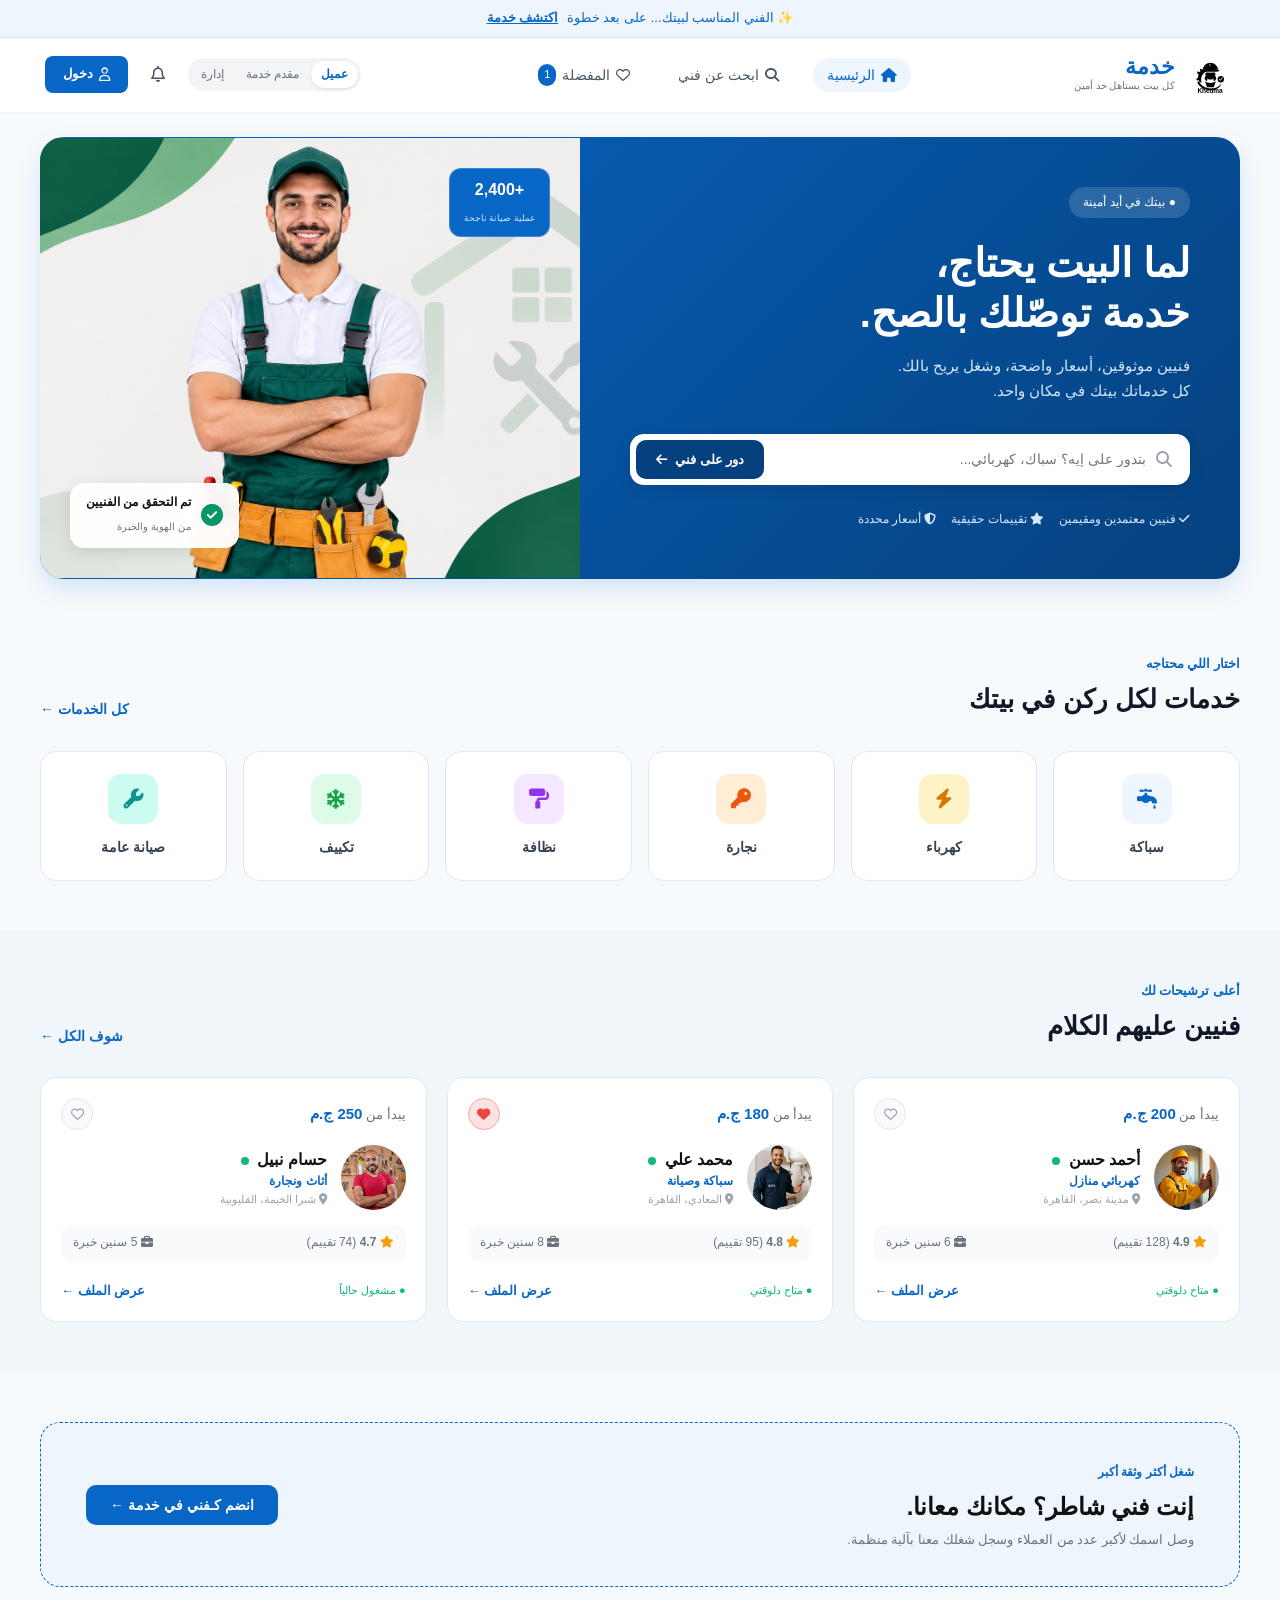
==== frontend/customer/index.html @ f74c96d8 "Add customer frontend pages and update homepage" ====
<!DOCTYPE html>
<html lang="ar" dir="rtl">
<head>
    <meta charset="UTF-8">
    <meta name="viewport" content="width=device-width, initial-scale=1.0">
    <title>خدمة | كل بيت يستاهل حد أمين</title>
    <link rel="stylesheet" href="https://cdnjs.cloudflare.com/ajax/libs/font-awesome/6.5.0/css/all.min.css">
    <link rel="stylesheet" href="css/style.css">
</head>
<body>
    <div class="top-bar">
        <p>✨ الفني المناسب لبيتك... على بعد خطوة <a href="search.html">اكتشف خدمة</a></p>
    </div>

    <header>
        <nav class="navbar">
            <div class="nav-right">
                <a href="index.html" class="logo">
                    <span class="logo-icon"><img src="assests/icons/logo.svg" alt="logo"></span>
                    <div class="logo-text">
                        <span class="brand-name">خدمة</span>
                        <span class="brand-tagline">كل بيت يستاهل حد أمين</span>
                    </div>
                </a>
            </div>

            <ul class="nav-links">
                <li><a href="index.html" class="active"><i class="fa-solid fa-house"></i> الرئيسية</a></li>
                <li><a href="search.html"><i class="fa-solid fa-magnifying-glass"></i> ابحث عن فني</a></li>
                <li><a href="#"><i class="fa-regular fa-heart"></i> المفضلة <span class="badge">1</span></a></li>
            </ul>

            <div class="nav-left">
                <div class="user-role-toggle">
                    <span class="role-btn active">عميل</span>
                    <span class="role-btn">مقدم خدمة</span>
                    <span class="role-btn">إدارة</span>
                </div>
                <a href="#" class="icon-btn"><i class="fa-regular fa-bell"></i></a>
                <a href="../pages/login.html" class="login-button"><i class="fa-regular fa-user"></i> دخول</a>
            </div>
        </nav>
    </header>

    <main>
        <section class="hero" id="home">
            <div class="hero-container">
                <div class="hero-image">
                    <div class="verified-badge">
                        <div class="verified-icon"><i class="fa-solid fa-circle-check"></i></div>
                        <div class="verified-text">
                            <strong>تم التحقق من الفنيين</strong>
                            <small>من الهوية والخبرة</small>
                        </div>
                    </div>
                    <div class="stat-badge">
                        <strong>+2,400</strong>
                        <small>عملية صيانة ناجحة</small>
                    </div>
                    <img src="assests/images/hero.png" alt="فني خدمة">
                </div>

                <div class="hero-content">
                    <span class="hero-badge">● بيتك في أيد أمينة</span>
                    <h1>لما البيت يحتاج،<br>خدمة توصّلك بالصح.</h1>
                    <p>فنيين موثوقين، أسعار واضحة، وشغل يريح بالك.<br>كل خدماتك بيتك في مكان واحد.</p>
                    
                    <div class="hero-search">
                        <div class="search-input-group">
                            <i class="fa-solid fa-magnifying-glass"></i>
                            <input type="text" placeholder="بتدور على إيه؟ سباك، كهربائي...">
                        </div>
                        <button type="button" onclick="window.location.href='search.html'" class="hero-search-btn">
                            دور على فني <i class="fa-solid fa-arrow-left"></i>
                        </button>
                    </div>

                    <div class="hero-features">
                        <span><i class="fa-solid fa-check"></i> فنيين معتمدين ومقيمين</span>
                        <span><i class="fa-solid fa-star"></i> تقييمات حقيقية</span>
                        <span><i class="fa-solid fa-shield-halved"></i> أسعار محددة</span>
                    </div>
                </div>
            </div>
        </section>

        <section class="categories" id="categories">
            <div class="section-container">
                <div class="section-header-flex">
                    <div class="section-title">
                        <span class="sub-title">اختار اللي محتاجه</span>
                        <h2>خدمات لكل ركن في بيتك</h2>
                    </div>
                    <a href="search.html" class="view-all-link">كل الخدمات ←</a>
                </div>

                <div class="categories-grid">
                    <a href="search.html?job=سباك" class="category-card">
                        <div class="icon-box blue-bg"><i class="fa-solid fa-faucet-drip"></i></div>
                        <h3>سباكة</h3>
                    </a>
                    <a href="search.html?job=كهربائي" class="category-card">
                        <div class="icon-box yellow-bg"><i class="fa-solid fa-bolt"></i></div>
                        <h3>كهرباء</h3>
                    </a>
                    <a href="search.html?job=نجار" class="category-card">
                        <div class="icon-box orange-bg"><i class="fa-solid fa-key"></i></div>
                        <h3>نجارة</h3>
                    </a>
                    <a href="search.html?job=نقاش" class="category-card">
                        <div class="icon-box purple-bg"><i class="fa-solid fa-paint-roller"></i></div>
                        <h3>نظافة</h3>
                    </a>
                    <a href="search.html?job=تكييف" class="category-card">
                        <div class="icon-box green-bg"><i class="fa-solid fa-snowflake"></i></div>
                        <h3>تكييف</h3>
                    </a>
                    <a href="search.html" class="category-card">
                        <div class="icon-box teal-bg"><i class="fa-solid fa-wrench"></i></div>
                        <h3>صيانة عامة</h3>
                    </a>
                </div>
            </div>
        </section>

        <section class="workers" id="workers">
            <div class="section-container">
                <div class="section-header-flex">
                    <div class="section-title">
                        <span class="sub-title">أعلى ترشيحات لك</span>
                        <h2>فنيين عليهم الكلام</h2>
                    </div>
                    <a href="search.html" class="view-all-link">شوف الكل ←</a>
                </div>

                <div class="workers-grid">
                    <!-- 1. أحمد حسن -->
                    <div class="worker-card">
                        <div class="card-head">
                            <span class="price-text">يبدأ من <strong>200 ج.م</strong></span>
                            <button class="like-btn"><i class="fa-regular fa-heart"></i></button>
                        </div>
                        <div class="card-profile">
                            <img src="assests/images/كهربائي.jpeg" alt="أحمد حسن">
                            <div class="profile-details">
                                <h3>أحمد حسن <span class="online-dot"></span></h3>
                                <p class="job-tag">كهربائي منازل</p>
                                <p class="location-tag"><i class="fa-solid fa-location-dot"></i> مدينة نصر، القاهرة</p>
                            </div>
                        </div>
                        <div class="card-stats">
                            <span><i class="fa-solid fa-star star"></i> <strong>4.9</strong> (128 تقييم)</span>
                            <span><i class="fa-solid fa-briefcase"></i> 6 سنين خبرة</span>
                        </div>
                        <div class="card-action">
                            <span class="available-status">● متاح دلوقتي</span>
                            <a href="worker-details.html" onclick="saveWorkerData('أحمد حسن', 'كهربائي منازل', '200', 'assests/images/كهربائي.jpeg', '4.9')" class="profile-link">عرض الملف ←</a>
                        </div>
                    </div>

                    <!-- 2. محمد علي -->
                    <div class="worker-card">
                        <div class="card-head">
                            <span class="price-text">يبدأ من <strong>180 ج.م</strong></span>
                            <button class="like-btn liked"><i class="fa-solid fa-heart"></i></button>
                        </div>
                        <div class="card-profile">
                            <img src="assests/images/سباك.jpeg" alt="محمد علي">
                            <div class="profile-details">
                                <h3>محمد علي <span class="online-dot"></span></h3>
                                <p class="job-tag">سباكة وصيانة</p>
                                <p class="location-tag"><i class="fa-solid fa-location-dot"></i> المعادي، القاهرة</p>
                            </div>
                        </div>
                        <div class="card-stats">
                            <span><i class="fa-solid fa-star star"></i> <strong>4.8</strong> (95 تقييم)</span>
                            <span><i class="fa-solid fa-briefcase"></i> 8 سنين خبرة</span>
                        </div>
                        <div class="card-action">
                            <span class="available-status">● متاح دلوقتي</span>
                            <a href="worker-details.html" onclick="saveWorkerData('محمد علي', 'سباكة وصيانة', '180', 'assests/images/سباك.jpeg', '4.8')" class="profile-link">عرض الملف ←</a>
                        </div>
                    </div>

                    <!-- 3. حسام نبيل -->
                    <div class="worker-card">
                        <div class="card-head">
                            <span class="price-text">يبدأ من <strong>250 ج.م</strong></span>
                            <button class="like-btn"><i class="fa-regular fa-heart"></i></button>
                        </div>
                        <div class="card-profile">
                            <img src="assests/images/نجار.jpeg" alt="حسام نبيل">
                            <div class="profile-details">
                                <h3>حسام نبيل <span class="online-dot"></span></h3>
                                <p class="job-tag">أثاث ونجارة</p>
                                <p class="location-tag"><i class="fa-solid fa-location-dot"></i> شبرا الخيمة، القليوبية</p>
                            </div>
                        </div>
                        <div class="card-stats">
                            <span><i class="fa-solid fa-star star"></i> <strong>4.7</strong> (74 تقييم)</span>
                            <span><i class="fa-solid fa-briefcase"></i> 5 سنين خبرة</span>
                        </div>
                        <div class="card-action">
                            <span class="available-status">● مشغول حالياً</span>
                            <a href="worker-details.html" onclick="saveWorkerData('حسام نبيل', 'أثاث ونجارة', '250', 'assests/images/نجار.jpeg', '4.7')" class="profile-link">عرض الملف ←</a>
                        </div>
                    </div>
                </div>
            </div>
        </section>

        <section class="banner-cta">
            <div class="section-container">
                <div class="cta-box">
                    <div class="cta-content">
                        <span class="cta-subtitle">شغل أكثر وثقة أكبر</span>
                        <h2>إنت فني شاطر؟ مكانك معانا.</h2>
                        <p>وصل اسمك لأكبر عدد من العملاء وسجل شغلك معنا بآلية منظمة.</p>
                    </div>
                    <div class="cta-action">
                        <a href="../pages/register.html" class="cta-btn">انضم كـفني في خدمة ←</a>
                    </div>
                </div>
            </div>
        </section>
    </main>

    <script src="js/main.js"></script>
</body>
</html>
---- frontend/customer/css/style.css ----
* {
    margin: 0;
    padding: 0;
    box-sizing: border-box;
}

body {
    font-family: 'Segoe UI', Tahoma, Geneva, Verdana, sans-serif;
    background-color: #f7fafc;
    color: #1f2937;
    line-height: 1.6;
}

a {
    text-decoration: none;
}

.top-bar {
    background-color: #eef5fc;
    text-align: center;
    padding: 8px 15px;
    font-size: 13px;
    color: #0866c6;
    border-bottom: 1px solid #d5e6f8;
}

.top-bar a {
    color: #0866c6;
    font-weight: bold;
    text-decoration: underline;
    margin-right: 5px;
}

header {
    width: 100%;
    background-color: #ffffff;
    box-shadow: 0 1px 4px rgba(0,0,0,0.04);
    position: sticky;
    top: 0;
    z-index: 100;
}

.navbar {
    max-width: 1240px;
    margin: auto;
    display: flex;
    justify-content: space-between;
    align-items: center;
    padding: 12px 25px;
}

.nav-right {
    display: flex;
    align-items: center;
}

.logo {
    display: flex;
    align-items: center;
    gap: 10px;
}

.logo-icon {
    width: 50px;
    height: 50px;
    background-color: white;
    color: white;
    border-radius: 10px;
    display: flex;
    align-items: center;
    justify-content: center;
    font-size: 18px;
}

.brand-name {
    font-size: 22px;
    font-weight: 800;
    color: #0866c6;
    display: block;
    line-height: 1;
}

.brand-tagline {
    font-size: 10px;
    color: #6b7280;
    display: block;
}

.nav-links {
    display: flex;
    align-items: center;
    list-style: none;
    gap: 20px;
}

.nav-links a {
    color: #4b5563;
    font-size: 14px;
    font-weight: 500;
    padding: 6px 14px;
    border-radius: 20px;
    transition: all 0.2s;
    display: flex;
    align-items: center;
    gap: 6px;
}

.nav-links a.active, .nav-links a:hover {
    background-color: #eef5fc;
    color: #0866c6;
}

.badge {
    background-color: #0866c6;
    color: white;
    font-size: 11px;
    padding: 2px 6px;
    border-radius: 10px;
}

.nav-left {
    display: flex;
    align-items: center;
    gap: 15px;
}

.user-role-toggle {
    background-color: #f3f4f6;
    padding: 3px;
    border-radius: 20px;
    display: flex;
    gap: 2px;
}

.role-btn {
    font-size: 12px;
    padding: 4px 10px;
    border-radius: 15px;
    cursor: pointer;
    color: #6b7280;
}

.role-btn.active {
    background-color: #ffffff;
    color: #0866c6;
    font-weight: bold;
    box-shadow: 0 1px 3px rgba(0,0,0,0.1);
}

.icon-btn {
    color: #4b5563;
    font-size: 16px;
    padding: 8px;
    border-radius: 50%;
    transition: background 0.2s;
}

.icon-btn:hover {
    background-color: #f3f4f6;
}

.login-button {
    background-color: #0866c6;
    color: white;
    padding: 8px 18px;
    border-radius: 8px;
    font-size: 13px;
    font-weight: 600;
    display: flex;
    align-items: center;
    gap: 6px;
}

.hero {
    max-width: 1240px;
    margin: 25px auto;
    padding: 0 20px;
}

.hero-container {
    background: linear-gradient(135deg, #0866c6 0%, #05417e 100%);
    border-radius: 24px;
    display: flex;
    flex-direction: row-reverse;
    align-items: center;
    overflow: hidden;
    color: white;
    min-height: 440px;
    box-shadow: 0 10px 25px rgba(8, 102, 198, 0.15);
}

.hero-content {
    width: 55%;
    padding: 50px;
    text-align: right;
}

.hero-badge {
    background-color: rgba(255, 255, 255, 0.15);
    padding: 6px 14px;
    border-radius: 20px;
    font-size: 12px;
    display: inline-block;
    margin-bottom: 20px;
}

.hero-content h1 {
    font-size: 40px;
    line-height: 1.25;
    font-weight: 800;
    margin-bottom: 15px;
}

.hero-content p {
    color: #d6e8fc;
    font-size: 15px;
    line-height: 1.7;
    margin-bottom: 30px;
}

.hero-search {
    background: #ffffff;
    padding: 6px;
    border-radius: 14px;
    display: flex;
    align-items: center;
    gap: 10px;
    box-shadow: 0 4px 15px rgba(0,0,0,0.1);
}

.search-input-group {
    display: flex;
    align-items: center;
    gap: 10px;
    flex: 1;
    padding-right: 12px;
}

.search-input-group i {
    color: #9ca3af;
}

.search-input-group input {
    width: 100%;
    border: none;
    outline: none;
    font-size: 14px;
    color: #333;
}

.hero-search-btn {
    background-color: #05417e;
    color: white;
    border: none;
    padding: 12px 20px;
    border-radius: 10px;
    font-size: 13px;
    font-weight: 600;
    cursor: pointer;
    display: flex;
    align-items: center;
    gap: 8px;
    transition: background 0.2s;
}

.hero-search-btn:hover {
    background-color: #032b53;
}

.hero-features {
    display: flex;
    gap: 15px;
    margin-top: 25px;
    font-size: 12px;
    color: #d6e8fc;
}

.hero-image {
    width: 45%;
    height: 440px;
    position: relative;
}

.hero-image img {
    width: 100%;
    height: 100%;
    object-fit: cover;
    object-position: top center;
}

.verified-badge {
    position: absolute;
    bottom: 30px;
    left: 30px;
    right: auto;
    background: rgba(255, 255, 255, 0.95);
    backdrop-filter: blur(5px);
    padding: 10px 16px;
    border-radius: 14px;
    display: flex;
    align-items: center;
    gap: 10px;
    color: #111;
    box-shadow: 0 4px 15px rgba(0,0,0,0.1);
}

.verified-icon {
    color: #059669;
    font-size: 22px;
}

.verified-text strong {
    display: block;
    font-size: 12px;
}

.verified-text small {
    color: #6b7280;
    font-size: 10px;
}

.stat-badge {
    position: absolute;
    top: 30px;
    right: 30px;
    left: auto;
    background: #0866c6;
    color: white;
    padding: 8px 14px;
    border-radius: 12px;
    text-align: center;
    border: 1px solid rgba(255,255,255,0.2);
}

.stat-badge strong {
    display: block;
    font-size: 16px;
}

.stat-badge small {
    font-size: 9px;
    color: #d6e8fc;
}

.section-container {
    max-width: 1240px;
    margin: auto;
    padding: 50px 20px;
}

.section-header-flex {
    display: flex;
    justify-content: space-between;
    align-items: flex-end;
    margin-bottom: 30px;
}

.sub-title {
    font-size: 13px;
    color: #0866c6;
    font-weight: 600;
    display: block;
    margin-bottom: 4px;
}

.section-title h2 {
    font-size: 26px;
    color: #111827;
}

.view-all-link {
    color: #0866c6;
    font-size: 14px;
    font-weight: 600;
}

.categories-grid {
    display: grid;
    grid-template-columns: repeat(6, 1fr);
    gap: 16px;
}

.category-card {
    background: white;
    border: 1px solid #e5e7eb;
    border-radius: 16px;
    padding: 22px 10px;
    text-align: center;
    display: flex;
    flex-direction: column;
    align-items: center;
    gap: 12px;
    transition: all 0.25s ease;
}

.category-card:hover {
    transform: translateY(-5px);
    border-color: #0866c6;
    box-shadow: 0 8px 20px rgba(0,0,0,0.04);
}

.icon-box {
    width: 50px;
    height: 50px;
    border-radius: 14px;
    display: flex;
    align-items: center;
    justify-content: center;
    font-size: 20px;
}

.blue-bg { background: #eef5fc; color: #0866c6; }
.yellow-bg { background: #fef3c7; color: #d97706; }
.orange-bg { background: #ffedd5; color: #ea580c; }
.purple-bg { background: #f3e8ff; color: #9333ea; }
.green-bg { background: #dcfce7; color: #16a34a; }
.teal-bg { background: #ccfbf1; color: #0d9488; }

.category-card h3 {
    font-size: 14px;
    color: #374151;
}

.workers {
    background-color: #f1f6fb;
}

.workers-grid {
    display: grid;
    grid-template-columns: repeat(3, 1fr);
    gap: 20px;
}

.worker-card {
    background: white;
    border-radius: 16px;
    padding: 20px;
    border: 1px solid #e5e7eb;
    display: flex;
    flex-direction: column;
    gap: 15px;
    transition: transform 0.2s;
}

.worker-card:hover {
    transform: translateY(-4px);
    box-shadow: 0 6px 18px rgba(0,0,0,0.05);
}

.card-head {
    display: flex;
    justify-content: space-between;
    align-items: center;
}

.price-text {
    font-size: 13px;
    color: #6b7280;
}

.price-text strong {
    color: #0866c6;
    font-size: 15px;
}

.like-btn {
    background: #f9fafb;
    border: 1px solid #e5e7eb;
    width: 32px;
    height: 32px;
    border-radius: 50%;
    color: #9ca3af;
    cursor: pointer;
}

.like-btn.liked {
    color: #ef4444;
    background: #fee2e2;
    border-color: #fca5a5;
}

.card-profile {
    display: flex;
    align-items: center;
    gap: 14px;
}

.card-profile img {
    width: 65px;
    height: 65px;
    border-radius: 50%;
    object-fit: cover;
}

.profile-details h3 {
    font-size: 16px;
    color: #111;
}

.online-dot {
    display: inline-block;
    width: 8px;
    height: 8px;
    background: #10b981;
    border-radius: 50%;
    margin-right: 4px;
}

.job-tag {
    font-size: 12px;
    color: #0866c6;
    font-weight: 600;
}

.location-tag {
    font-size: 11px;
    color: #9ca3af;
}

.card-stats {
    display: flex;
    justify-content: space-between;
    font-size: 12px;
    color: #6b7280;
    background: #f9fafb;
    padding: 8px 12px;
    border-radius: 10px;
}

.star { color: #f59e0b; }

.card-action {
    display: flex;
    justify-content: space-between;
    align-items: center;
    padding-top: 5px;
}

.available-status {
    font-size: 11px;
    color: #10b981;
}

.profile-link {
    font-size: 13px;
    color: #0866c6;
    font-weight: bold;
}

.banner-cta {
    padding-bottom: 60px;
}

.cta-box {
    background: #eef5fc;
    border: 1px dashed #0866c6;
    border-radius: 20px;
    padding: 35px 45px;
    display: flex;
    justify-content: space-between;
    align-items: center;
}

.cta-subtitle {
    font-size: 12px;
    color: #0866c6;
    font-weight: bold;
}

.cta-content h2 {
    font-size: 24px;
    color: #111;
    margin: 4px 0;
}

.cta-content p {
    font-size: 13px;
    color: #6b7280;
}

.cta-btn {
    background-color: #0866c6;
    color: white;
    padding: 12px 24px;
    border-radius: 10px;
    font-size: 14px;
    font-weight: bold;
}

@media (max-width: 992px) {
    .hero-container { flex-direction: column; }
    .hero-content, .hero-image { width: 100%; }
    .categories-grid { grid-template-columns: repeat(3, 1fr); }
    .workers-grid { grid-template-columns: 1fr; }
    .cta-box { flex-direction: column; text-align: center; gap: 20px; }
}
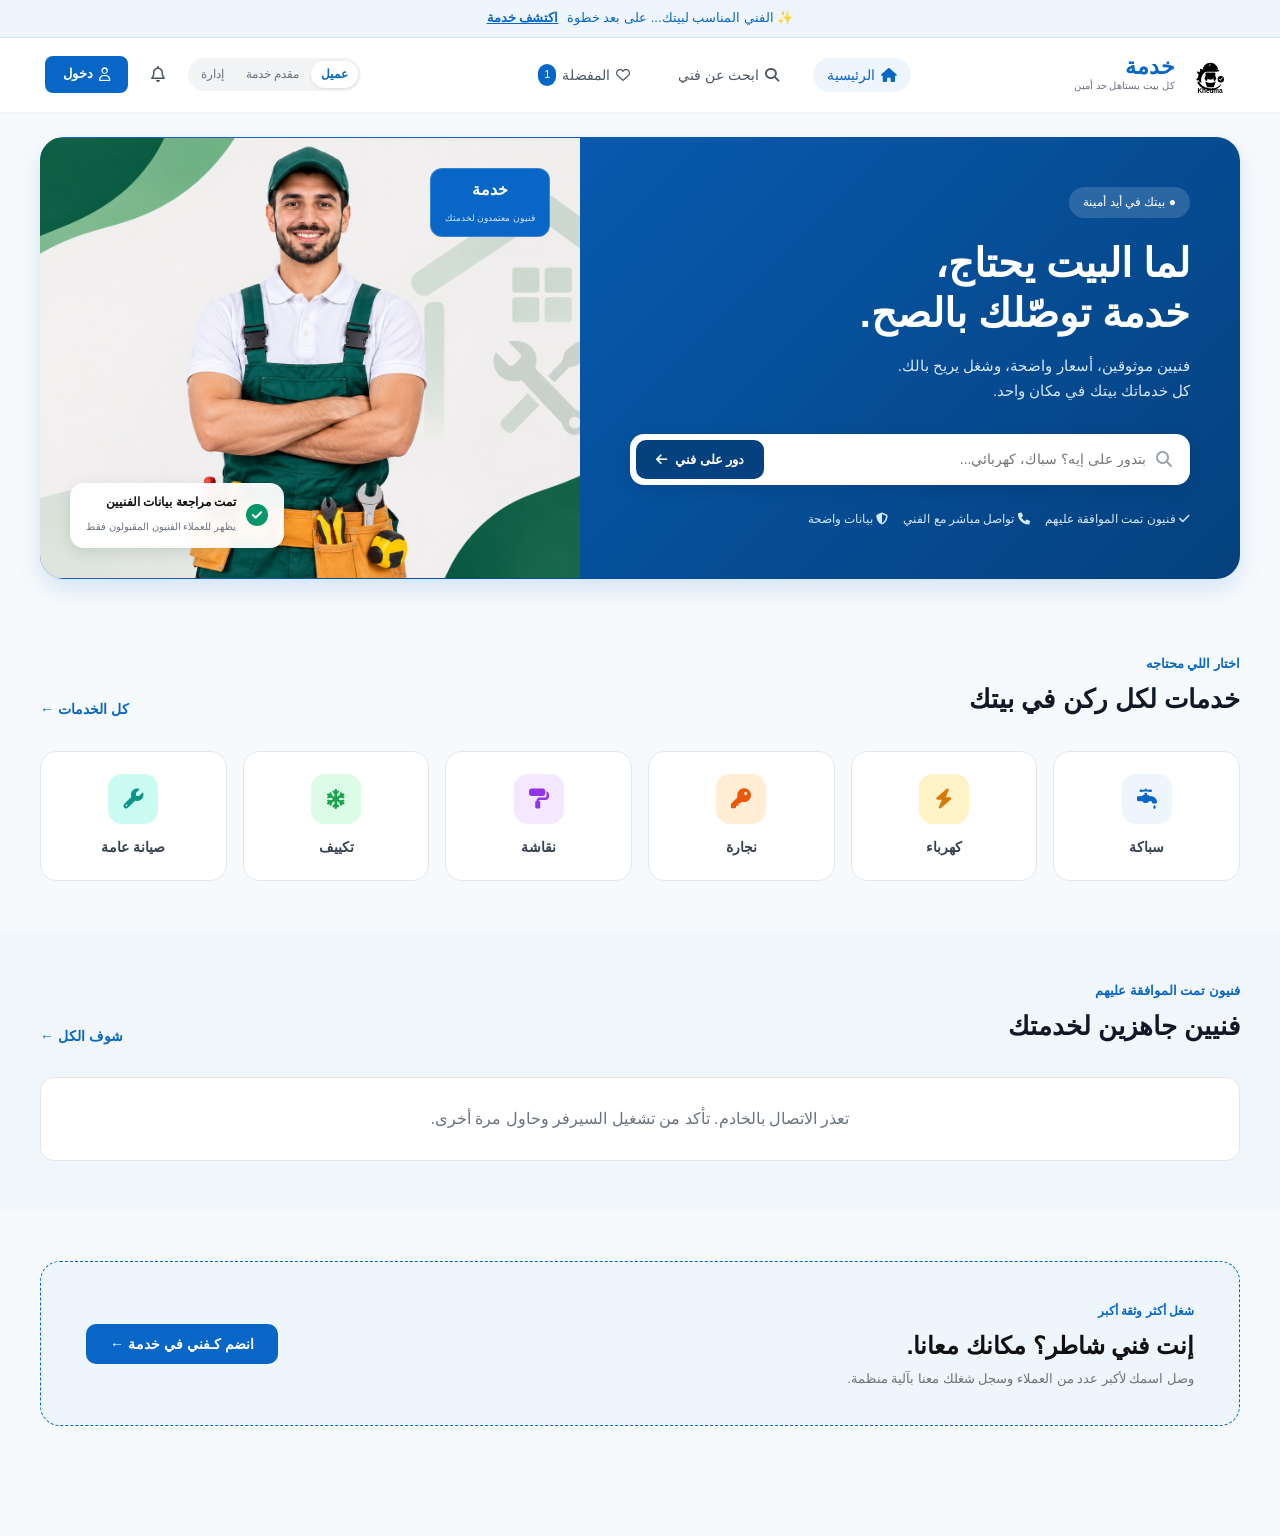
==== commit 29d7cb00: "Complete customer frontend and backend features" ====
--- a/frontend/customer/index.html
+++ b/frontend/customer/index.html
@@ -1,3 +1,4 @@
+
 <!DOCTYPE html>
 <html lang="ar" dir="rtl">
 <head>
@@ -49,13 +50,13 @@
                     <div class="verified-badge">
                         <div class="verified-icon"><i class="fa-solid fa-circle-check"></i></div>
                         <div class="verified-text">
-                            <strong>تم التحقق من الفنيين</strong>
-                            <small>من الهوية والخبرة</small>
+                            <strong>تمت مراجعة بيانات الفنيين</strong>
+                            <small>يظهر للعملاء الفنيون المقبولون فقط</small>
                         </div>
                     </div>
                     <div class="stat-badge">
-                        <strong>+2,400</strong>
-                        <small>عملية صيانة ناجحة</small>
+                        <strong>خدمة</strong>
+                        <small>فنيون معتمدون لخدمتك</small>
                     </div>
                     <img src="assests/images/hero.png" alt="فني خدمة">
                 </div>
@@ -68,17 +69,17 @@
                     <div class="hero-search">
                         <div class="search-input-group">
                             <i class="fa-solid fa-magnifying-glass"></i>
-                            <input type="text" placeholder="بتدور على إيه؟ سباك، كهربائي...">
+                            <input type="text" id="hero-search-input" placeholder="بتدور على إيه؟ سباك، كهربائي..." aria-label="ابحث عن فني">
                         </div>
-                        <button type="button" onclick="window.location.href='search.html'" class="hero-search-btn">
+                        <button type="button" id="hero-search-btn" class="hero-search-btn">
                             دور على فني <i class="fa-solid fa-arrow-left"></i>
                         </button>
                     </div>
 
                     <div class="hero-features">
-                        <span><i class="fa-solid fa-check"></i> فنيين معتمدين ومقيمين</span>
-                        <span><i class="fa-solid fa-star"></i> تقييمات حقيقية</span>
-                        <span><i class="fa-solid fa-shield-halved"></i> أسعار محددة</span>
+                        <span><i class="fa-solid fa-check"></i> فنيون تمت الموافقة عليهم</span>
+                        <span><i class="fa-solid fa-phone"></i> تواصل مباشر مع الفني</span>
+                        <span><i class="fa-solid fa-shield-halved"></i> بيانات واضحة</span>
                     </div>
                 </div>
             </div>
@@ -109,7 +110,7 @@
                     </a>
                     <a href="search.html?job=نقاش" class="category-card">
                         <div class="icon-box purple-bg"><i class="fa-solid fa-paint-roller"></i></div>
-                        <h3>نظافة</h3>
+                        <h3>نقاشة</h3>
                     </a>
                     <a href="search.html?job=تكييف" class="category-card">
                         <div class="icon-box green-bg"><i class="fa-solid fa-snowflake"></i></div>
@@ -127,84 +128,14 @@
             <div class="section-container">
                 <div class="section-header-flex">
                     <div class="section-title">
-                        <span class="sub-title">أعلى ترشيحات لك</span>
-                        <h2>فنيين عليهم الكلام</h2>
+                        <span class="sub-title">فنيون تمت الموافقة عليهم</span>
+                        <h2>فنيين جاهزين لخدمتك</h2>
                     </div>
                     <a href="search.html" class="view-all-link">شوف الكل ←</a>
                 </div>
 
-                <div class="workers-grid">
-                    <!-- 1. أحمد حسن -->
-                    <div class="worker-card">
-                        <div class="card-head">
-                            <span class="price-text">يبدأ من <strong>200 ج.م</strong></span>
-                            <button class="like-btn"><i class="fa-regular fa-heart"></i></button>
-                        </div>
-                        <div class="card-profile">
-                            <img src="assests/images/كهربائي.jpeg" alt="أحمد حسن">
-                            <div class="profile-details">
-                                <h3>أحمد حسن <span class="online-dot"></span></h3>
-                                <p class="job-tag">كهربائي منازل</p>
-                                <p class="location-tag"><i class="fa-solid fa-location-dot"></i> مدينة نصر، القاهرة</p>
-                            </div>
-                        </div>
-                        <div class="card-stats">
-                            <span><i class="fa-solid fa-star star"></i> <strong>4.9</strong> (128 تقييم)</span>
-                            <span><i class="fa-solid fa-briefcase"></i> 6 سنين خبرة</span>
-                        </div>
-                        <div class="card-action">
-                            <span class="available-status">● متاح دلوقتي</span>
-                            <a href="worker-details.html" onclick="saveWorkerData('أحمد حسن', 'كهربائي منازل', '200', 'assests/images/كهربائي.jpeg', '4.9')" class="profile-link">عرض الملف ←</a>
-                        </div>
-                    </div>
-
-                    <!-- 2. محمد علي -->
-                    <div class="worker-card">
-                        <div class="card-head">
-                            <span class="price-text">يبدأ من <strong>180 ج.م</strong></span>
-                            <button class="like-btn liked"><i class="fa-solid fa-heart"></i></button>
-                        </div>
-                        <div class="card-profile">
-                            <img src="assests/images/سباك.jpeg" alt="محمد علي">
-                            <div class="profile-details">
-                                <h3>محمد علي <span class="online-dot"></span></h3>
-                                <p class="job-tag">سباكة وصيانة</p>
-                                <p class="location-tag"><i class="fa-solid fa-location-dot"></i> المعادي، القاهرة</p>
-                            </div>
-                        </div>
-                        <div class="card-stats">
-                            <span><i class="fa-solid fa-star star"></i> <strong>4.8</strong> (95 تقييم)</span>
-                            <span><i class="fa-solid fa-briefcase"></i> 8 سنين خبرة</span>
-                        </div>
-                        <div class="card-action">
-                            <span class="available-status">● متاح دلوقتي</span>
-                            <a href="worker-details.html" onclick="saveWorkerData('محمد علي', 'سباكة وصيانة', '180', 'assests/images/سباك.jpeg', '4.8')" class="profile-link">عرض الملف ←</a>
-                        </div>
-                    </div>
-
-                    <!-- 3. حسام نبيل -->
-                    <div class="worker-card">
-                        <div class="card-head">
-                            <span class="price-text">يبدأ من <strong>250 ج.م</strong></span>
-                            <button class="like-btn"><i class="fa-regular fa-heart"></i></button>
-                        </div>
-                        <div class="card-profile">
-                            <img src="assests/images/نجار.jpeg" alt="حسام نبيل">
-                            <div class="profile-details">
-                                <h3>حسام نبيل <span class="online-dot"></span></h3>
-                                <p class="job-tag">أثاث ونجارة</p>
-                                <p class="location-tag"><i class="fa-solid fa-location-dot"></i> شبرا الخيمة، القليوبية</p>
-                            </div>
-                        </div>
-                        <div class="card-stats">
-                            <span><i class="fa-solid fa-star star"></i> <strong>4.7</strong> (74 تقييم)</span>
-                            <span><i class="fa-solid fa-briefcase"></i> 5 سنين خبرة</span>
-                        </div>
-                        <div class="card-action">
-                            <span class="available-status">● مشغول حالياً</span>
-                            <a href="worker-details.html" onclick="saveWorkerData('حسام نبيل', 'أثاث ونجارة', '250', 'assests/images/نجار.jpeg', '4.7')" class="profile-link">عرض الملف ←</a>
-                        </div>
-                    </div>
+                <div class="workers-grid" id="home-workers-list" aria-live="polite">
+                    <p class="home-workers-message">جاري تحميل الفنيين...</p>
                 </div>
             </div>
         </section>
@@ -227,4 +158,4 @@
 
     <script src="js/main.js"></script>
 </body>
-</html>+</html>
--- a/frontend/customer/css/style.css
+++ b/frontend/customer/css/style.css
@@ -1,3 +1,4 @@
+
 * {
     margin: 0;
     padding: 0;
@@ -593,4 +594,33 @@
     .categories-grid { grid-template-columns: repeat(3, 1fr); }
     .workers-grid { grid-template-columns: 1fr; }
     .cta-box { flex-direction: column; text-align: center; gap: 20px; }
-}+}
+
+/* Dynamic workers loaded from the backend */
+.worker-avatar-placeholder {
+    width: 65px;
+    height: 65px;
+    border-radius: 50%;
+    flex: 0 0 65px;
+    display: flex;
+    align-items: center;
+    justify-content: center;
+    background: #eef5fc;
+    color: #0866c6;
+    font-size: 25px;
+    font-weight: 800;
+}
+
+.home-workers-message {
+    grid-column: 1 / -1;
+    text-align: center;
+    padding: 28px 16px;
+    color: #6b7280;
+    background: #fff;
+    border: 1px solid #e5e7eb;
+    border-radius: 14px;
+}
+
+.worker-card .card-profile img {
+    flex: 0 0 65px;
+}
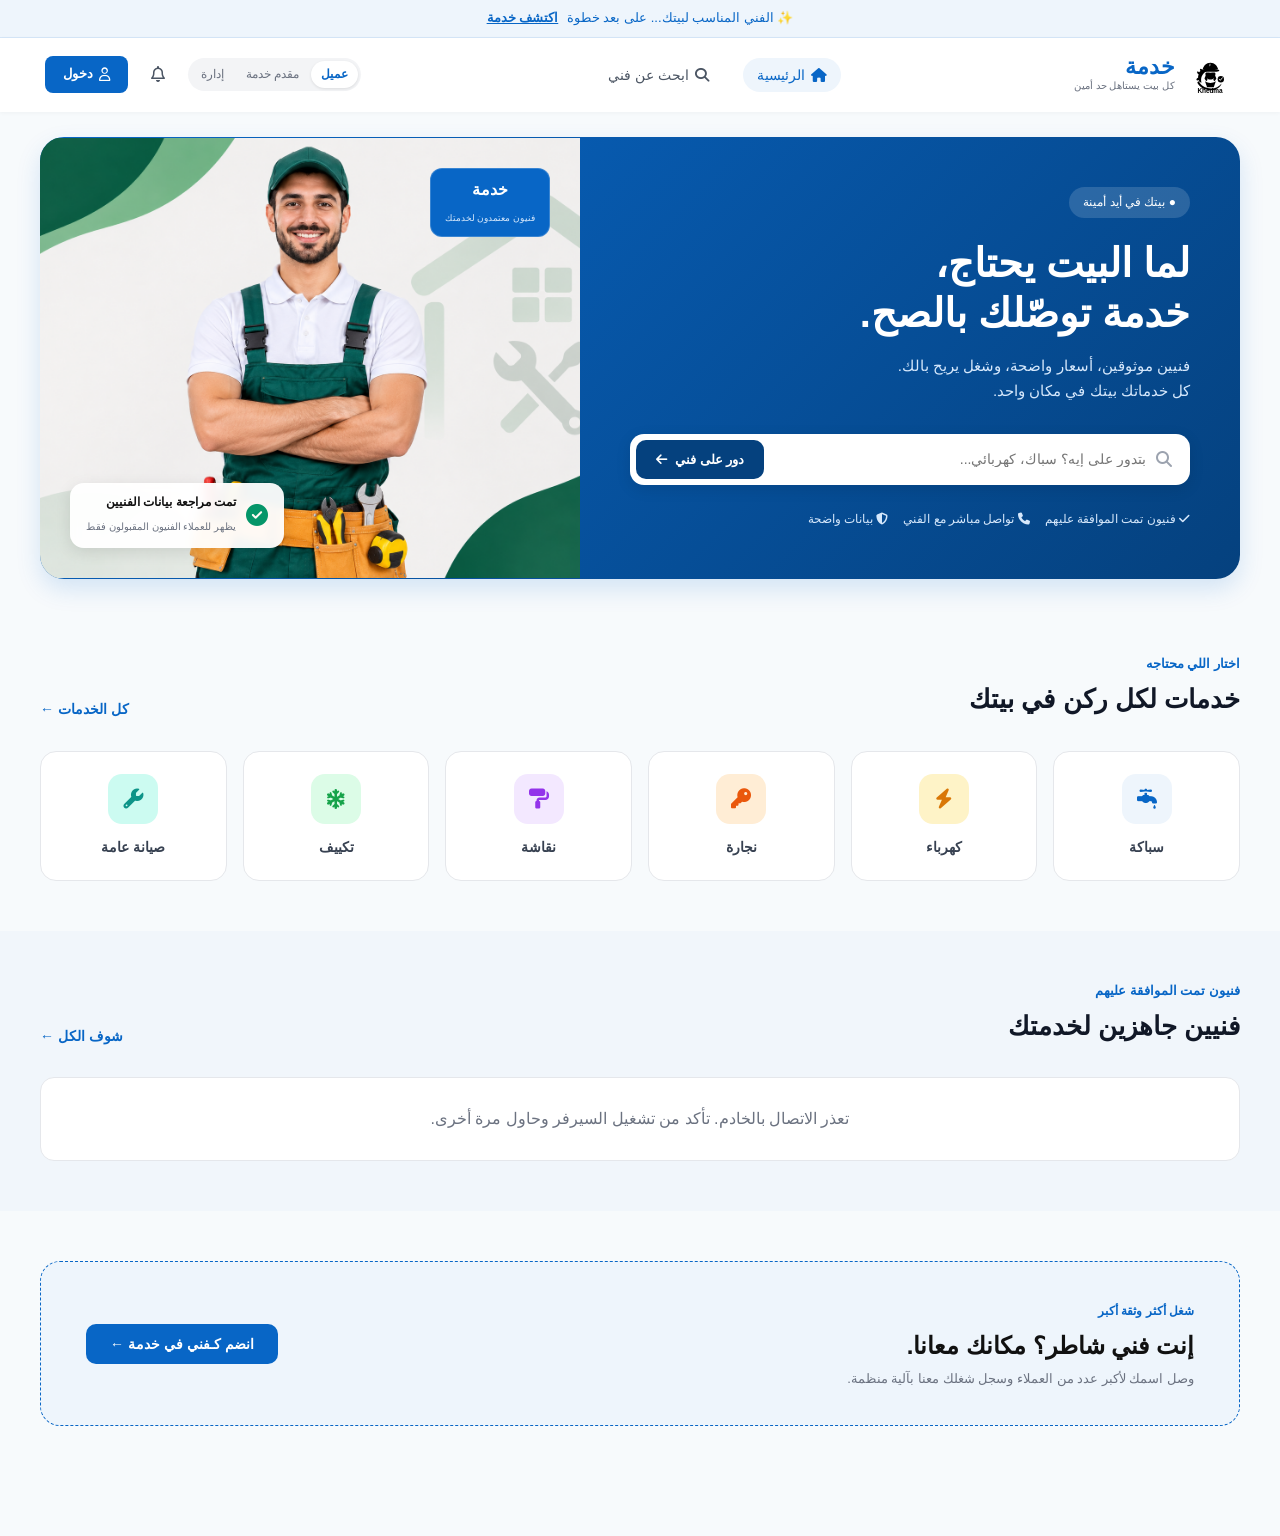
==== commit 64842f48: "Add my changes" ====
--- a/frontend/customer/index.html
+++ b/frontend/customer/index.html
@@ -28,7 +28,6 @@
             <ul class="nav-links">
                 <li><a href="index.html" class="active"><i class="fa-solid fa-house"></i> الرئيسية</a></li>
                 <li><a href="search.html"><i class="fa-solid fa-magnifying-glass"></i> ابحث عن فني</a></li>
-                <li><a href="#"><i class="fa-regular fa-heart"></i> المفضلة <span class="badge">1</span></a></li>
             </ul>
 
             <div class="nav-left">
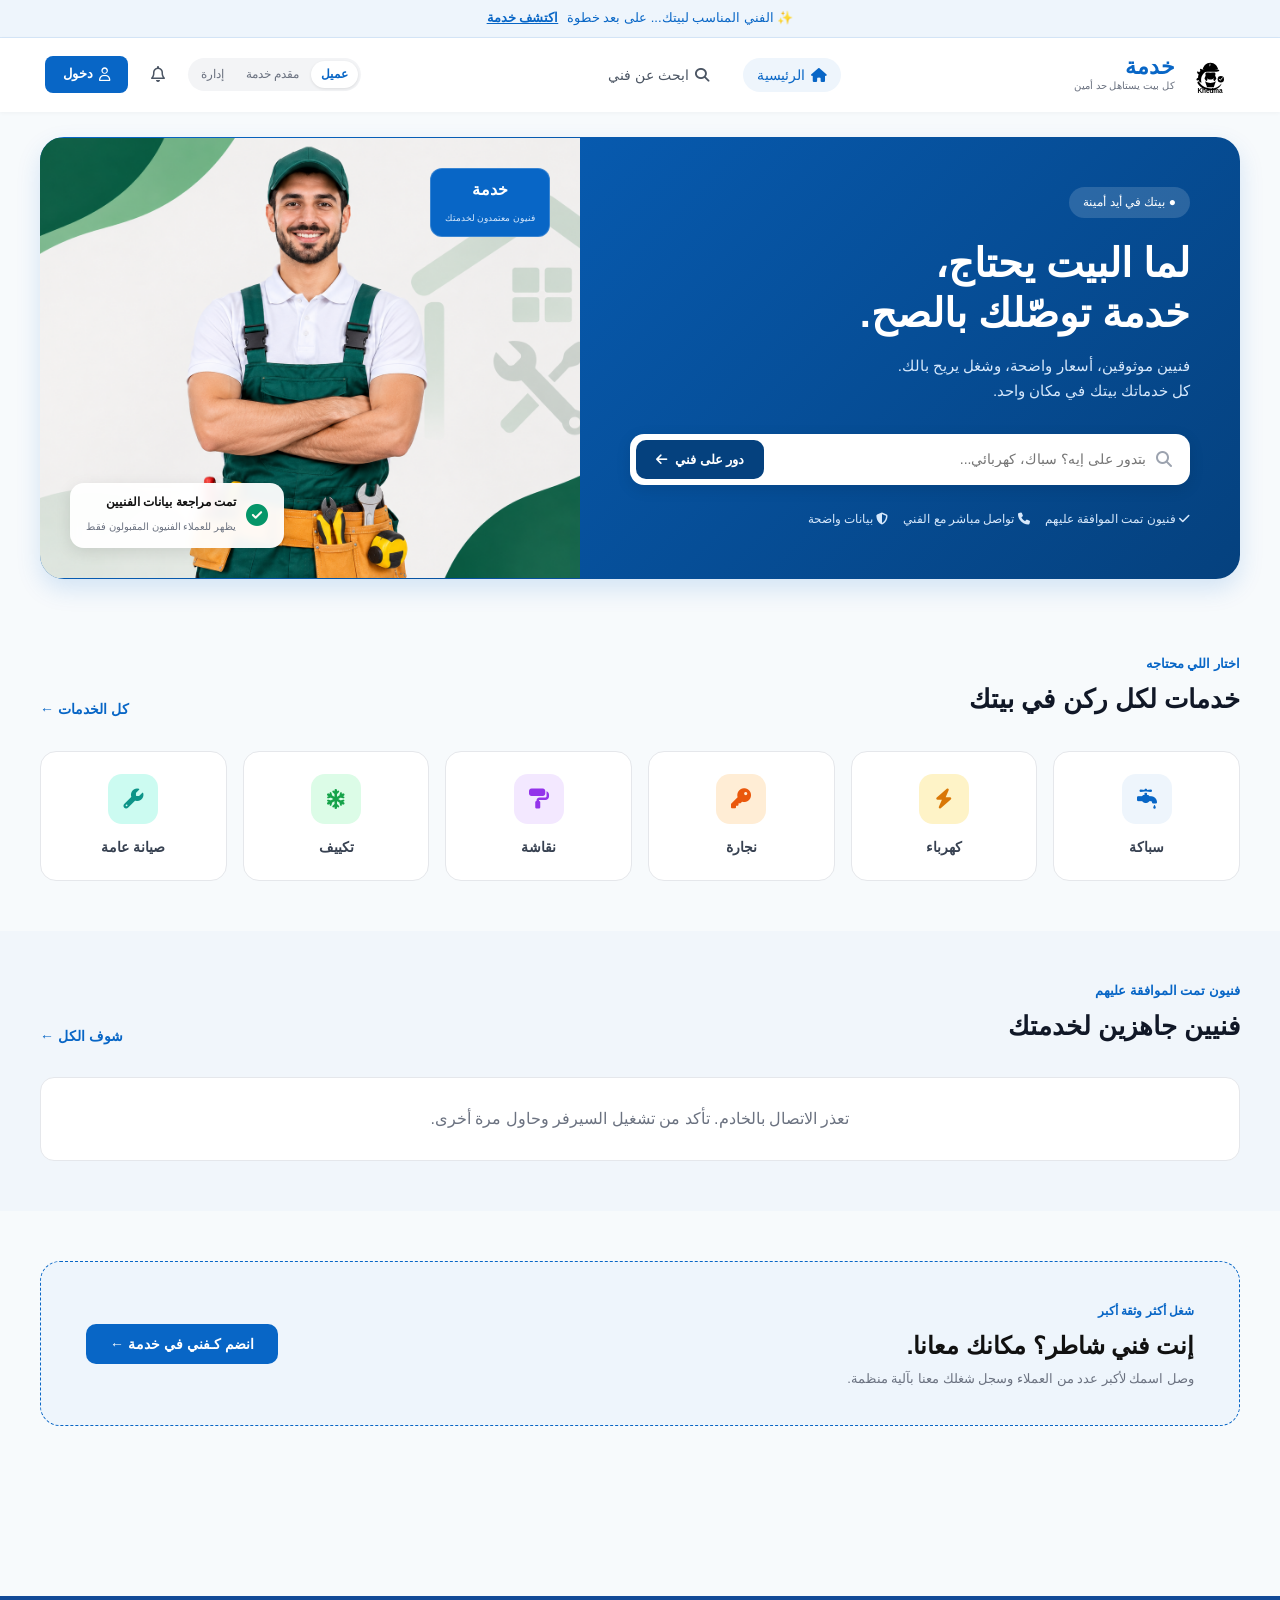
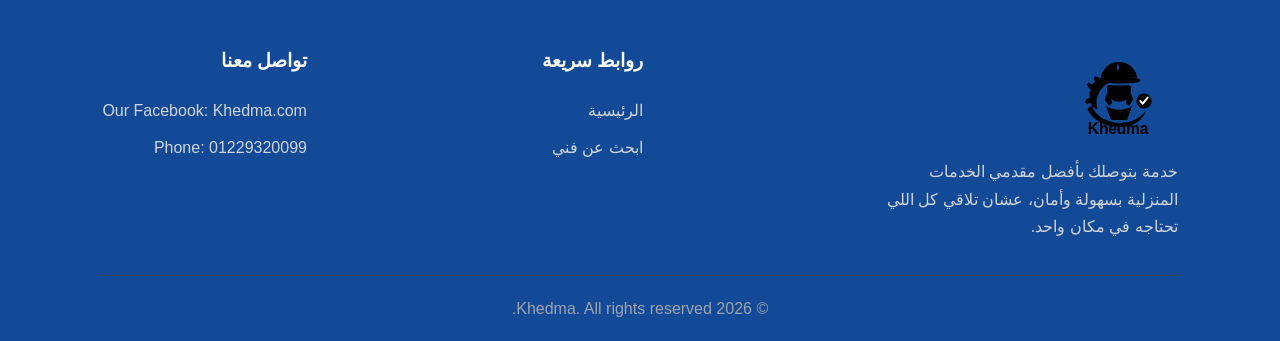
==== commit 3d65feaa: "Add my changes" ====
--- a/frontend/customer/index.html
+++ b/frontend/customer/index.html
@@ -7,6 +7,7 @@
     <title>خدمة | كل بيت يستاهل حد أمين</title>
     <link rel="stylesheet" href="https://cdnjs.cloudflare.com/ajax/libs/font-awesome/6.5.0/css/all.min.css">
     <link rel="stylesheet" href="css/style.css">
+    <link rel="stylesheet" href="css/footer.css">
 </head>
 <body>
     <div class="top-bar">
@@ -154,7 +155,9 @@
             </div>
         </section>
     </main>
+     <div id="footer"></div>
 
+    <script src="js/footer.js"></script>
     <script src="js/main.js"></script>
 </body>
 </html>
--- a/frontend/customer/css/footer.css
+++ b/frontend/customer/css/footer.css
@@ -0,0 +1,62 @@
+.main-footer {
+    background-color: #124a97;
+    color: #fff;
+    padding: 50px 8% 20px;
+    margin-top: 60px;
+}
+
+.footer-container {
+    display: flex;
+    justify-content: space-between;
+    align-items: flex-start;
+    flex-wrap: wrap;
+    gap: 30px;
+}
+
+.footer-about {
+    max-width: 300px;
+}
+
+.footer-about img {
+    width: 120px;
+    margin-bottom: 15px;
+}
+
+.footer-about p {
+    color: #d1d5db;
+    line-height: 1.7;
+}
+
+.footer-links,
+.footer-contact {
+    display: flex;
+    flex-direction: column;
+    gap: 12px;
+}
+
+.footer-links h3,
+.footer-contact h3 {
+    margin-bottom: 10px;
+}
+
+.footer-links a {
+    color: #d1d5db;
+    text-decoration: none;
+    transition: 0.3s;
+}
+
+.footer-links a:hover {
+    color: #fff;
+}
+
+.footer-contact p {
+    color: #d1d5db;
+}
+
+.footer-bottom {
+    text-align: center;
+    border-top: 1px solid #374151;
+    margin-top: 35px;
+    padding-top: 20px;
+    color: #9ca3af;
+}
